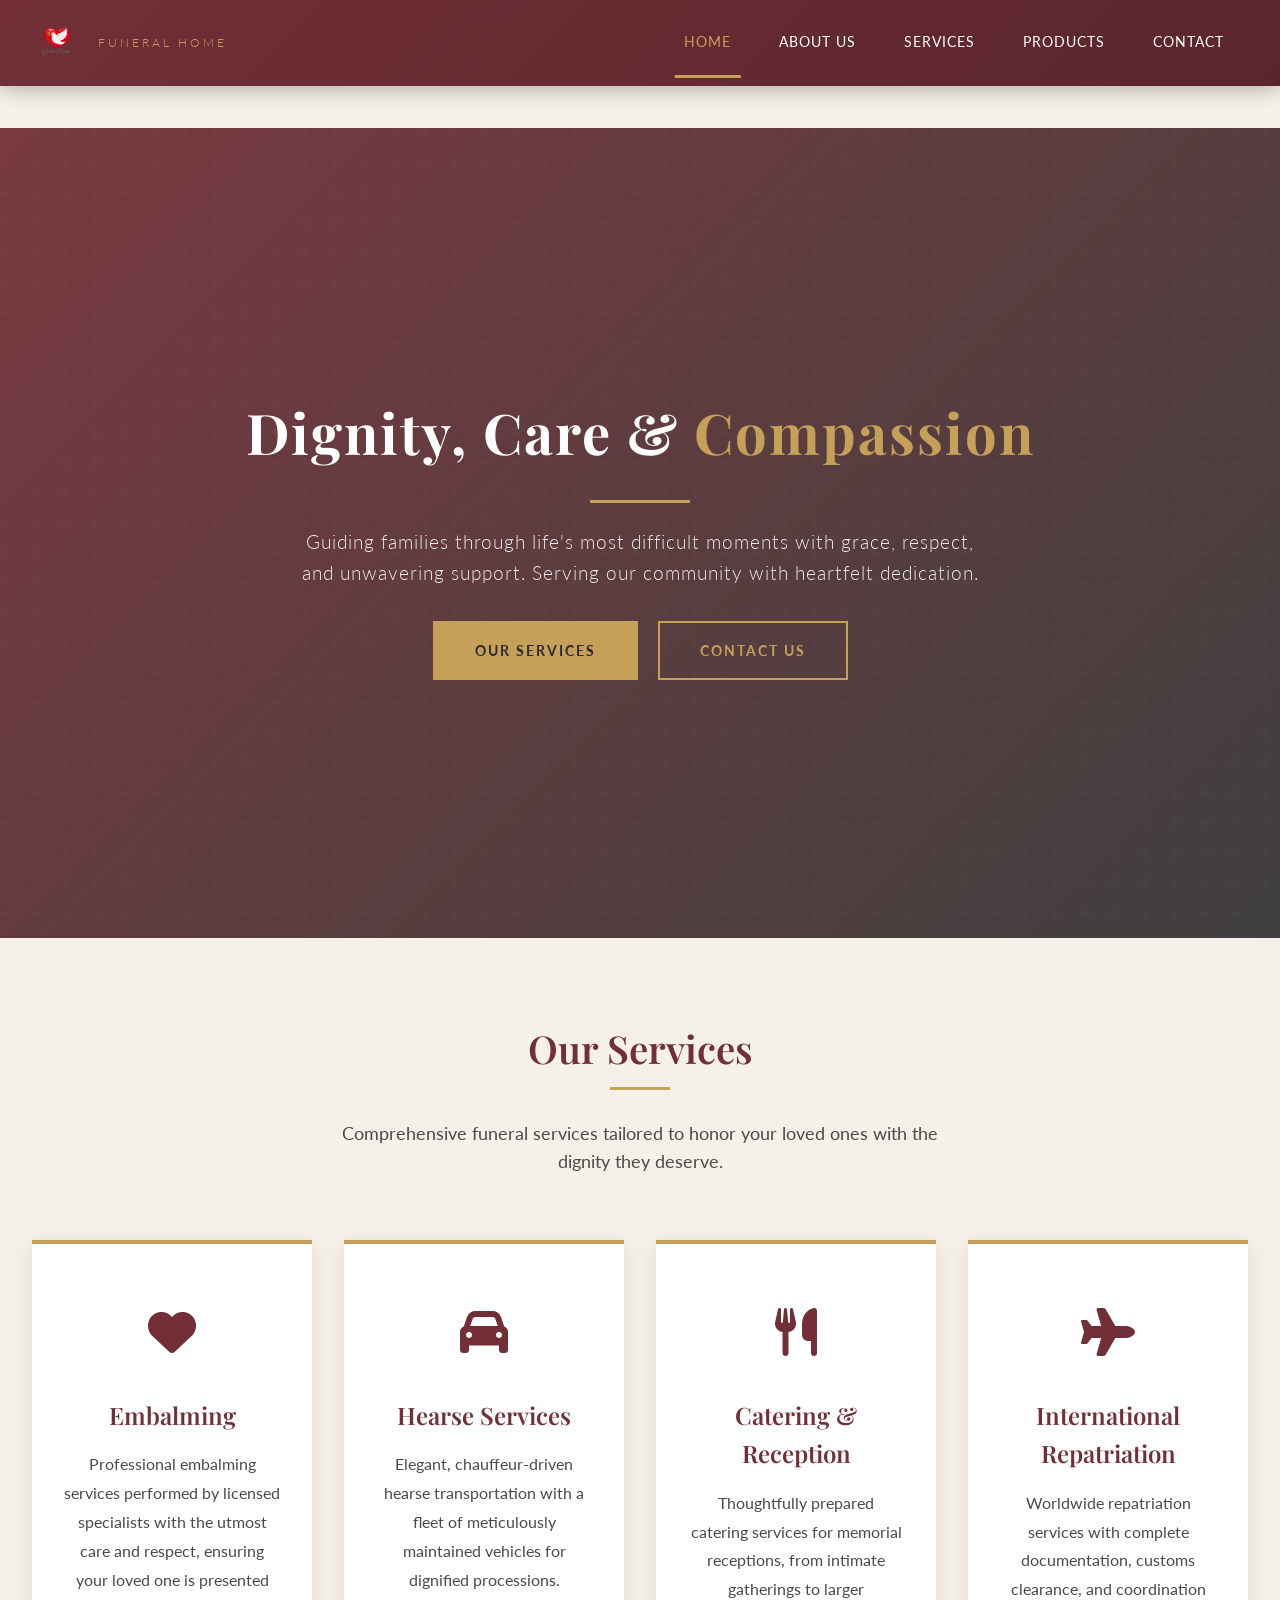
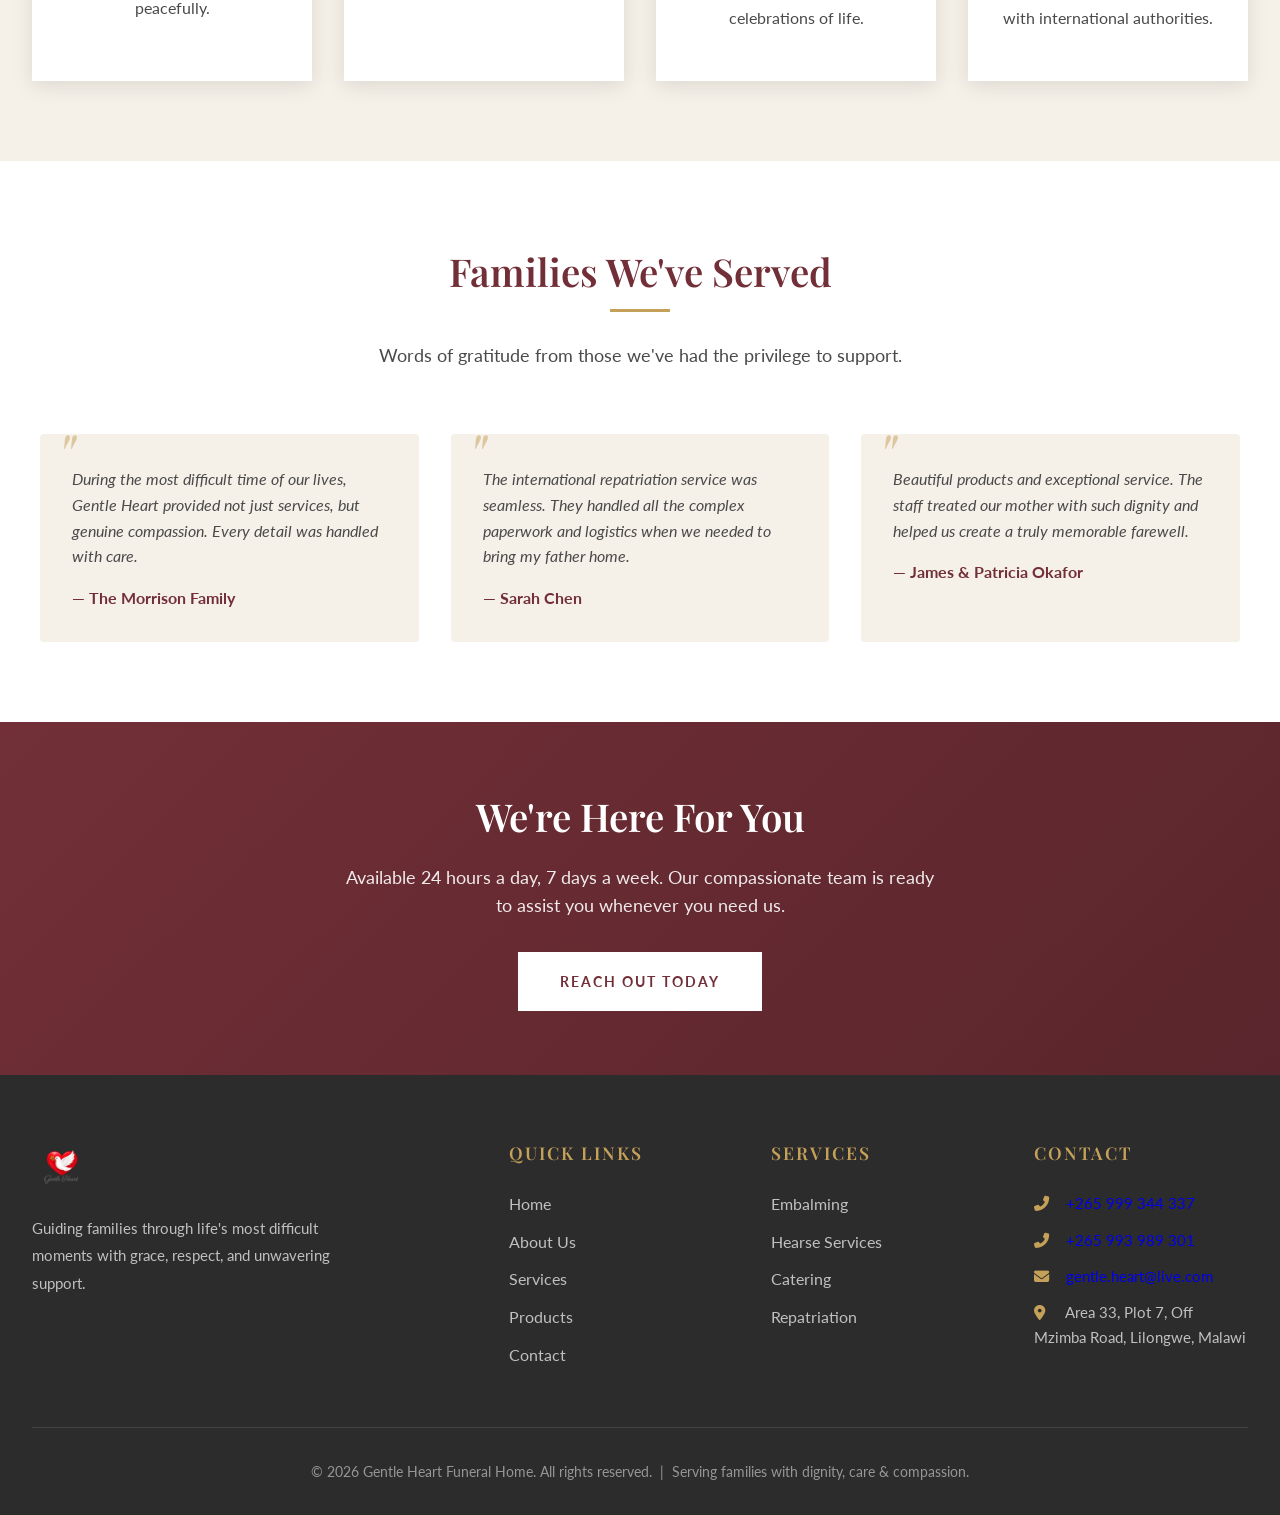
==== index.html @ 88a9ce93 "Add files via upload" ====
<!DOCTYPE html>
<html lang="en">
<head>
    <meta charset="UTF-8">
    <meta name="viewport" content="width=device-width, initial-scale=1.0">
    <title>Dignity, Care & Compassion | Gentle Heart Funeral Home</title>
    <meta name="description" content="Gentle Heart Funeral Home in Lilongwe, Malawi provides compassionate, dignified funeral services, embalming, hearse services, catering, and international repatriation. Available 24/7.">
    <link href="https://fonts.googleapis.com/css2?family=Playfair+Display:wght@400;500;600;700&family=Lato:wght@300;400;700&display=swap" rel="stylesheet">
    <link rel="stylesheet" href="https://cdnjs.cloudflare.com/ajax/libs/font-awesome/6.4.0/css/all.min.css">
    <link rel="stylesheet" href="style.css">
</head>
<body>

    <!-- ===== QUICK CONTACT BAR ===== -->
    <div class="quick-contact" role="banner">
        <i class="fas fa-phone-alt" aria-hidden="true"></i>
        24-Hour Emergency: <a href="tel:+265999344337">+265 999 344 337</a>
        &nbsp;|&nbsp;
        <i class="fas fa-phone-alt" aria-hidden="true"></i>
        <a href="tel:+265993989301">+265 993 989 301</a>
        &nbsp;|&nbsp;
        <i class="fas fa-envelope" aria-hidden="true"></i>
        <a href="mailto:gentle.heart@live.com">gentle.heart@live.com</a>
    </div>

    <!-- ===== NAVIGATION ===== -->
    <nav class="navbar" role="navigation" aria-label="Main navigation">
        <div class="nav-container">
            <a href="index.html" class="nav-logo" aria-label="Go to Home">
                <img src="logo.png" alt="Gentle Heart Funeral Home Logo" class="nav-logo-img">
                <div class="nav-logo-text">
                    <span>Funeral Home</span>
                </div>
            </a>
            <button class="mobile-menu-btn" onclick="toggleMobileMenu()" aria-label="Toggle navigation menu" aria-expanded="false">
                <i class="fas fa-bars" aria-hidden="true"></i>
            </button>
            <ul class="nav-links" id="navLinks" role="menubar">
                <li role="none"><a href="index.html" role="menuitem" class="active">Home</a></li>
                <li role="none"><a href="about.html" role="menuitem" class="">About Us</a></li>
                <li role="none"><a href="services.html" role="menuitem" class="">Services</a></li>
                <li role="none"><a href="products.html" role="menuitem" class="">Products</a></li>
                <li role="none"><a href="contact.html" role="menuitem" class="">Contact</a></li>
            </ul>
        </div>
    </nav>

    <!-- ===== MAIN CONTENT ===== -->
    <main role="main">

        <section class="hero" aria-labelledby="hero-title">
            <div class="hero-content">
                <h1 id="hero-title">Dignity, Care &amp; <span>Compassion</span></h1>
                <div class="hero-divider" aria-hidden="true"></div>
                <p>Guiding families through life's most difficult moments with grace, respect, and unwavering support. Serving our community with heartfelt dedication.</p>
                <div>
                    <a href="services.html" class="btn">Our Services</a>
                    <a href="contact.html" class="btn btn-outline">Contact Us</a>
                </div>
            </div>
        </section>

        <section class="section" aria-labelledby="services-heading">
            <div class="section-header">
                <h2 id="services-heading">Our Services</h2>
                <p>Comprehensive funeral services tailored to honor your loved ones with the dignity they deserve.</p>
            </div>
            <div class="cards-grid">
                <div class="service-card">
                    <div class="service-icon" aria-hidden="true">
                        <i class="fas fa-heart"></i>
                    </div>
                    <h3>Embalming</h3>
                    <p>Professional embalming services performed by licensed specialists with the utmost care and respect, ensuring your loved one is presented peacefully.</p>
                </div>
                <div class="service-card">
                    <div class="service-icon" aria-hidden="true">
                        <i class="fas fa-car"></i>
                    </div>
                    <h3>Hearse Services</h3>
                    <p>Elegant, chauffeur-driven hearse transportation with a fleet of meticulously maintained vehicles for dignified processions.</p>
                </div>
                <div class="service-card">
                    <div class="service-icon" aria-hidden="true">
                        <i class="fas fa-utensils"></i>
                    </div>
                    <h3>Catering &amp; Reception</h3>
                    <p>Thoughtfully prepared catering services for memorial receptions, from intimate gatherings to larger celebrations of life.</p>
                </div>
                <div class="service-card">
                    <div class="service-icon" aria-hidden="true">
                        <i class="fas fa-plane"></i>
                    </div>
                    <h3>International Repatriation</h3>
                    <p>Worldwide repatriation services with complete documentation, customs clearance, and coordination with international authorities.</p>
                </div>
            </div>
        </section>

        <section class="testimonials" aria-labelledby="testimonials-heading">
            <div class="section-header">
                <h2 id="testimonials-heading">Families We've Served</h2>
                <p>Words of gratitude from those we've had the privilege to support.</p>
            </div>
            <div class="testimonial-grid">
                <blockquote class="testimonial">
                    During the most difficult time of our lives, Gentle Heart provided not just services, but genuine compassion. Every detail was handled with care.
                    <footer class="testimonial-author">— The Morrison Family</footer>
                </blockquote>
                <blockquote class="testimonial">
                    The international repatriation service was seamless. They handled all the complex paperwork and logistics when we needed to bring my father home.
                    <footer class="testimonial-author">— Sarah Chen</footer>
                </blockquote>
                <blockquote class="testimonial">
                    Beautiful products and exceptional service. The staff treated our mother with such dignity and helped us create a truly memorable farewell.
                    <footer class="testimonial-author">— James &amp; Patricia Okafor</footer>
                </blockquote>
            </div>
        </section>

        <section class="cta-section" aria-labelledby="cta-heading">
            <h2 id="cta-heading">We're Here For You</h2>
            <p>Available 24 hours a day, 7 days a week. Our compassionate team is ready to assist you whenever you need us.</p>
            <a href="contact.html" class="btn">Reach Out Today</a>
        </section>

    </main>

    <!-- ===== FOOTER ===== -->
    <footer class="footer" role="contentinfo">
        <div class="footer-content">
            <div class="footer-brand">
                <img src="logo.png" alt="Gentle Heart Funeral Home">
                <p>Guiding families through life's most difficult moments with grace, respect, and unwavering support.</p>
            </div>
            <div>
                <h4>Quick Links</h4>
                <ul class="footer-links">
                    <li><a href="index.html">Home</a></li>
                    <li><a href="about.html">About Us</a></li>
                    <li><a href="services.html">Services</a></li>
                    <li><a href="products.html">Products</a></li>
                    <li><a href="contact.html">Contact</a></li>
                </ul>
            </div>
            <div>
                <h4>Services</h4>
                <ul class="footer-links">
                    <li><a href="services.html">Embalming</a></li>
                    <li><a href="services.html">Hearse Services</a></li>
                    <li><a href="services.html">Catering</a></li>
                    <li><a href="services.html">Repatriation</a></li>
                </ul>
            </div>
            <div>
                <h4>Contact</h4>
                <div class="footer-contact">
                    <p><i class="fas fa-phone-alt" aria-hidden="true"></i> <a href="tel:+265999344337">+265 999 344 337</a></p>
                    <p><i class="fas fa-phone-alt" aria-hidden="true"></i> <a href="tel:+265993989301">+265 993 989 301</a></p>
                    <p><i class="fas fa-envelope" aria-hidden="true"></i> <a href="mailto:gentle.heart@live.com">gentle.heart@live.com</a></p>
                    <p><i class="fas fa-map-marker-alt" aria-hidden="true"></i> Area 33, Plot 7, Off Mzimba Road, Lilongwe, Malawi</p>
                </div>
            </div>
        </div>
        <div class="footer-bottom">
            &copy; 2026 Gentle Heart Funeral Home. All rights reserved. &nbsp;|&nbsp; Serving families with dignity, care &amp; compassion.
        </div>
    </footer>

    <script>
        /**
         * Toggle mobile navigation menu
         */
        function toggleMobileMenu() {
            const navLinks = document.getElementById('navLinks');
            const menuBtn = document.querySelector('.mobile-menu-btn');
            if (navLinks) {
                const isActive = navLinks.classList.toggle('active');
                if (menuBtn) {
                    menuBtn.setAttribute('aria-expanded', isActive ? 'true' : 'false');
                }
            }
        }

        // Close mobile menu on escape key
        document.addEventListener('keydown', function(event) {
            if (event.key === 'Escape') {
                const navLinks = document.getElementById('navLinks');
                if (navLinks && navLinks.classList.contains('active')) {
                    navLinks.classList.remove('active');
                    const menuBtn = document.querySelector('.mobile-menu-btn');
                    if (menuBtn) {
                        menuBtn.setAttribute('aria-expanded', 'false');
                    }
                }
            }
        });


    </script>
</body>
</html>
---- style.css ----
/* ===== CSS Variables ===== */
:root {
    --burgundy: #722F37;
    --burgundy-dark: #5a252c;
    --burgundy-light: #8B3A42;
    --gold: #C5A059;
    --gold-light: #D4B76A;
    --cream: #F5F0E8;
    --cream-dark: #E8E0D4;
    --charcoal: #2C2C2C;
    --charcoal-light: #4A4A4A;
    --white: #FFFFFF;
    --shadow: rgba(0,0,0,0.1);
    --transition: 0.3s ease;
    --border-radius: 0;
    --font-serif: 'Playfair Display', serif;
    --font-sans: 'Lato', sans-serif;
}

/* ===== Reset & Base ===== */
* {
    margin: 0;
    padding: 0;
    box-sizing: border-box;
}

body {
    font-family: var(--font-sans);
    background-color: var(--cream);
    color: var(--charcoal);
    line-height: 1.6;
    overflow-x: hidden;
}

h1, h2, h3, h4, h5, h6 {
    font-family: var(--font-serif);
    font-weight: 600;
}

a {
    text-decoration: none;
}

img {
    max-width: 100%;
    height: auto;
    display: block;
}

/* ===== Utility ===== */
.sr-only {
    position: absolute;
    width: 1px;
    height: 1px;
    padding: 0;
    margin: -1px;
    overflow: hidden;
    clip: rect(0, 0, 0, 0);
    border: 0;
}

/* ===== Logo Images ===== */
.nav-logo img {
    height: 50px;
    width: auto;
    object-fit: contain;
    display: block;
}

.footer-brand img {
    height: 60px;
    width: auto;
    object-fit: contain;
    margin-bottom: 1rem;
    display: block;
}

/* ===== Navigation ===== */
.navbar {
    background: linear-gradient(135deg, var(--burgundy) 0%, var(--burgundy-dark) 100%);
    padding: 0;
    position: fixed;
    width: 100%;
    top: 0;
    z-index: 1000;
    box-shadow: 0 2px 20px rgba(0,0,0,0.3);
}

.nav-container {
    max-width: 1400px;
    margin: 0 auto;
    display: flex;
    justify-content: space-between;
    align-items: center;
    padding: 0.5rem 2rem;
}

.nav-logo {
    display: flex;
    align-items: center;
    gap: 1rem;
    color: var(--white);
}

.nav-logo i {
    font-size: 2rem;
    color: var(--gold);
}

.nav-logo-text {
    color: var(--white);
    font-family: var(--font-serif);
    font-size: 1.5rem;
    font-weight: 600;
}

.nav-logo-text span {
    display: block;
    font-size: 0.75rem;
    font-family: var(--font-sans);
    font-weight: 300;
    letter-spacing: 3px;
    text-transform: uppercase;
    color: var(--gold);
}

.nav-links {
    display: flex;
    list-style: none;
    gap: 0;
}

.nav-links li {
    position: relative;
}

.nav-links a {
    color: var(--white);
    text-decoration: none;
    padding: 1.5rem 1.5rem;
    display: block;
    font-weight: 400;
    letter-spacing: 1px;
    text-transform: uppercase;
    font-size: 0.85rem;
    transition: all var(--transition);
    position: relative;
}

.nav-links a::after {
    content: '';
    position: absolute;
    bottom: 0;
    left: 50%;
    width: 0;
    height: 3px;
    background: var(--gold);
    transition: all var(--transition);
    transform: translateX(-50%);
}

.nav-links a:hover,
.nav-links a.active {
    color: var(--gold);
}

.nav-links a:hover::after,
.nav-links a.active::after {
    width: 70%;
}

/* ===== Mobile Menu ===== */
.mobile-menu-btn {
    display: none;
    background: none;
    border: none;
    color: var(--white);
    font-size: 1.5rem;
    cursor: pointer;
    padding: 0.5rem;
}

/* ===== Main Layout ===== */
main {
    padding-top: 80px;
    min-height: 100vh;
    animation: fadeIn 0.5s ease;
}

@keyframes fadeIn {
    from { opacity: 0; transform: translateY(20px); }
    to { opacity: 1; transform: translateY(0); }
}

/* ===== Quick Contact Bar ===== */
.quick-contact {
    background: var(--burgundy-dark);
    color: var(--white);
    padding: 0.75rem 2rem;
    text-align: center;
    font-size: 0.95rem;
}

.quick-contact a {
    color: var(--gold);
    text-decoration: none;
    font-weight: 700;
}

.quick-contact a:hover {
    text-decoration: underline;
}

/* ===== Hero Section ===== */
.hero {
    background: linear-gradient(135deg, rgba(114, 47, 55, 0.95) 0%, rgba(44, 44, 44, 0.9) 100%),
                url('https://images.unsplash.com/photo-1506905925346-21bda4d32df4?w=1920') center/cover;
    min-height: 90vh;
    display: flex;
    align-items: center;
    justify-content: center;
    text-align: center;
    color: var(--white);
    position: relative;
    overflow: hidden;
}

.hero::before {
    content: '';
    position: absolute;
    top: 0;
    left: 0;
    right: 0;
    bottom: 0;
    background: url("data:image/svg+xml,%3Csvg width='60' height='60' viewBox='0 0 60 60' xmlns='http://www.w3.org/2000/svg'%3E%3Cg fill='none' fill-rule='evenodd'%3E%3Cg fill='%23ffffff' fill-opacity='0.03'%3E%3Cpath d='M36 34v-4h-2v4h-4v2h4v4h2v-4h4v-2h-4zm0-30V0h-2v4h-4v2h4v4h2V6h4V4h-4zM6 34v-4H4v4H0v2h4v4h2v-4h4v-2H6zM6 4V0H4v4H0v2h4v4h2V6h4V4H6z'/%3E%3C/g%3E%3C/g%3E%3C/svg%3E");
    opacity: 0.5;
    pointer-events: none;
}

.hero-content {
    position: relative;
    z-index: 2;
    max-width: 900px;
    padding: 2rem;
}

.hero h1 {
    font-size: clamp(2rem, 5vw, 3.5rem);
    margin-bottom: 1rem;
    font-weight: 700;
    letter-spacing: 2px;
}

.hero h1 span {
    color: var(--gold);
}

.hero p {
    font-size: clamp(1rem, 1.5vw, 1.25rem);
    font-weight: 300;
    margin-bottom: 2rem;
    opacity: 0.9;
    letter-spacing: 1px;
    max-width: 700px;
    margin-left: auto;
    margin-right: auto;
}

.hero-divider {
    width: 100px;
    height: 3px;
    background: var(--gold);
    margin: 1.5rem auto;
}

/* ===== Buttons ===== */
.btn {
    display: inline-block;
    padding: 1rem 2.5rem;
    background: var(--gold);
    color: var(--charcoal);
    text-decoration: none;
    font-weight: 700;
    letter-spacing: 2px;
    text-transform: uppercase;
    border: 2px solid var(--gold);
    transition: all var(--transition);
    cursor: pointer;
    font-size: 0.9rem;
    font-family: var(--font-sans);
}

.btn:hover {
    background: transparent;
    color: var(--gold);
    transform: translateY(-2px);
    box-shadow: 0 10px 30px rgba(0,0,0,0.3);
}

.btn:focus-visible {
    outline: 3px solid var(--gold);
    outline-offset: 2px;
}

.btn-outline {
    background: transparent;
    color: var(--gold);
    margin-left: 1rem;
}

.btn-outline:hover {
    background: var(--gold);
    color: var(--charcoal);
}

.btn-block {
    width: 100%;
}

/* ===== Sections ===== */
.section {
    padding: 5rem 2rem;
    max-width: 1400px;
    margin: 0 auto;
}

.section-header {
    text-align: center;
    margin-bottom: 4rem;
}

.section-header h2 {
    font-size: clamp(1.8rem, 3vw, 2.5rem);
    color: var(--burgundy);
    margin-bottom: 1rem;
    position: relative;
    display: inline-block;
}

.section-header h2::after {
    content: '';
    position: absolute;
    bottom: -10px;
    left: 50%;
    transform: translateX(-50%);
    width: 60px;
    height: 3px;
    background: var(--gold);
}

.section-header p {
    color: var(--charcoal-light);
    font-size: 1.1rem;
    margin-top: 1.5rem;
    max-width: 600px;
    margin-left: auto;
    margin-right: auto;
}

/* ===== Cards Grid ===== */
.cards-grid {
    display: grid;
    grid-template-columns: repeat(auto-fit, minmax(280px, 1fr));
    gap: 2rem;
}

/* ===== Service Cards ===== */
.service-card {
    display: flex;
    flex-direction: column;
    background: var(--white);
    padding: 3rem 2rem;
    text-align: center;
    box-shadow: 0 5px 20px var(--shadow);
    transition: all var(--transition);
    border-top: 4px solid var(--gold);
}

.service-card:hover {
    transform: translateY(-5px);
    box-shadow: 0 15px 40px rgba(0,0,0,0.15);
}

.service-card:focus-within {
    outline: 3px solid var(--gold);
    outline-offset: 2px;
}

.service-icon {
    font-size: 3rem;
    color: var(--burgundy);
    margin-bottom: 1.5rem;
    height: 80px;
    display: flex;
    align-items: center;
    justify-content: center;
}

.service-icon img {
    max-height: 100%;
    width: auto;
    object-fit: contain;
}

.service-card h3 {
    color: var(--burgundy);
    font-size: 1.5rem;
    margin-bottom: 1rem;
}

.service-card p {
    color: var(--charcoal-light);
    line-height: 1.8;
    flex-grow: 1;
}

/* ===== Testimonials ===== */
.testimonials {
    background: var(--white);
    padding: 5rem 2rem;
}

.testimonial-grid {
    display: grid;
    grid-template-columns: repeat(auto-fit, minmax(300px, 1fr));
    gap: 2rem;
    max-width: 1200px;
    margin: 0 auto;
}

.testimonial {
    background: var(--cream);
    padding: 2rem;
    position: relative;
    font-style: italic;
    color: var(--charcoal-light);
    border-radius: 4px;
}

.testimonial::before {
    content: '"';
    font-size: 4rem;
    color: var(--gold);
    position: absolute;
    top: -10px;
    left: 15px;
    font-family: var(--font-serif);
    opacity: 0.5;
    line-height: 1;
}

.testimonial-author {
    margin-top: 1rem;
    font-style: normal;
    font-weight: 700;
    color: var(--burgundy);
}

/* ===== CTA Section ===== */
.cta-section {
    background: linear-gradient(135deg, var(--burgundy) 0%, var(--burgundy-dark) 100%);
    color: var(--white);
    text-align: center;
    padding: 4rem 2rem;
}

.cta-section h2 {
    font-size: clamp(1.8rem, 3vw, 2.5rem);
    margin-bottom: 1rem;
}

.cta-section p {
    font-size: 1.1rem;
    opacity: 0.9;
    margin-bottom: 2rem;
    max-width: 600px;
    margin-left: auto;
    margin-right: auto;
}

.cta-section .btn {
    background: var(--white);
    color: var(--burgundy);
    border-color: var(--white);
}

.cta-section .btn:hover {
    background: transparent;
    color: var(--white);
}

/* ===== Page Heroes ===== */
.about-hero,
.products-hero,
.services-hero,
.contact-hero {
    background: linear-gradient(135deg, rgba(114, 47, 55, 0.9) 0%, rgba(44, 44, 44, 0.85) 100%),
                url('https://images.unsplash.com/photo-1519834785169-98be25ec3f84?w=1920') center/cover;
    min-height: 50vh;
    display: flex;
    align-items: center;
    justify-content: center;
    color: var(--white);
    text-align: center;
    padding: 2rem;
}

.about-hero h1,
.products-hero h1,
.services-hero h1,
.contact-hero h1 {
    font-size: clamp(2rem, 4vw, 3rem);
}

.about-hero p,
.products-hero p,
.services-hero p,
.contact-hero p {
    font-size: 1.1rem;
    opacity: 0.9;
    margin-top: 0.5rem;
}

/* ===== About Content ===== */
.about-content {
    display: grid;
    grid-template-columns: 1fr 1fr;
    gap: 4rem;
    align-items: center;
    max-width: 1200px;
    margin: 0 auto;
    padding: 5rem 2rem;
}

.about-text h3 {
    color: var(--burgundy);
    font-size: clamp(1.5rem, 2.5vw, 2rem);
    margin-bottom: 1.5rem;
}

.about-text p {
    color: var(--charcoal-light);
    line-height: 1.9;
    margin-bottom: 1.5rem;
    font-size: 1.05rem;
}

.about-image {
    position: relative;
}

.about-image img {
    width: 100%;
    box-shadow: 0 20px 40px rgba(0,0,0,0.2);
}

.about-image::before {
    content: '';
    position: absolute;
    top: -20px;
    left: -20px;
    right: 20px;
    bottom: 20px;
    border: 3px solid var(--gold);
    z-index: -1;
}

/* ===== Values Grid ===== */
.values-grid {
    display: grid;
    grid-template-columns: repeat(auto-fit, minmax(200px, 1fr));
    gap: 2rem;
    max-width: 1200px;
    margin: 0 auto;
    padding: 0 2rem 5rem;
}

.value-item {
    text-align: center;
    padding: 2rem;
    background: var(--white);
    box-shadow: 0 5px 15px var(--shadow);
    transition: transform var(--transition);
}

.value-item:hover {
    transform: translateY(-4px);
}

.value-item i {
    font-size: 2.5rem;
    color: var(--gold);
    margin-bottom: 1rem;
}

.value-item h4 {
    color: var(--burgundy);
    margin-bottom: 0.5rem;
}
.values-section {background: var(--white);
padding: 5rem 2rem }

/* ===== Service Detail ===== */
.service-detail {
    display: grid;
    grid-template-columns: 1fr 1fr;
    gap: 4rem;
    align-items: center;
    max-width: 1200px;
    margin: 0 auto;
    padding: 4rem 2rem;
}

.service-detail:nth-child(even) {
    direction: rtl;
}

.service-detail:nth-child(even)>* {
    direction: ltr;
}

.service-detail-img {
    overflow: hidden;
    box-shadow: 0 20px 40px rgba(0,0,0,0.2);
    border-radius: 4px;
}

.service-detail-img img {
    width: 100%;
    height: 400px;
    object-fit: cover;
    transition: transform 0.5s ease;
}

.service-detail:hover .service-detail-img img {
    transform: scale(1.05);
}

.service-detail-content h3 {
    color: var(--burgundy);
    font-size: clamp(1.5rem, 2.5vw, 2rem);
    margin-bottom: 1rem;
}

.service-detail-content p {
    color: var(--charcoal-light);
    line-height: 1.9;
    margin-bottom: 1.5rem;
}

.service-features {
    list-style: none;
}

.service-features li {
    padding: 0.5rem 0;
    color: var(--charcoal-light);
    position: relative;
    padding-left: 1.5rem;
}

.service-features li::before {
    content: '✦';
    position: absolute;
    left: 0;
    color: var(--gold);
}

/* ===== Products ===== */
.product-tabs {
    display: flex;
    justify-content: center;
    gap: 1rem;
    margin-bottom: 3rem;
    flex-wrap: wrap;
}

.product-tab {
    padding: 0.75rem 2rem;
    background: var(--white);
    border: 2px solid var(--burgundy);
    color: var(--burgundy);
    cursor: pointer;
    font-weight: 600;
    letter-spacing: 1px;
    text-transform: uppercase;
    transition: all var(--transition);
    font-family: var(--font-sans);
    font-size: 0.85rem;
}

.product-tab:hover,
.product-tab.active {
    background: var(--burgundy);
    color: var(--white);
}

.product-tab:focus-visible {
    outline: 3px solid var(--gold);
    outline-offset: 2px;
}

.product-category {
    display: none;
}

.product-category.active {
    display: block;
    animation: fadeIn 0.5s ease;
}

.product-grid {
    display: grid;
    grid-template-columns: repeat(auto-fill, minmax(280px, 1fr));
    gap: 2rem;
}

.product-item {
    background: var(--white);
    overflow: hidden;
    box-shadow: 0 5px 20px var(--shadow);
    transition: all var(--transition);
    border-radius: 4px;
}

.product-item:hover {
    transform: translateY(-5px);
    box-shadow: 0 15px 40px rgba(0,0,0,0.15);
}

.product-item img {
    width: 100%;
    height: 280px;
    object-fit: cover;
    transition: transform 0.5s ease;
}

.product-item:hover img {
    transform: scale(1.03);
}

.product-info {
    padding: 1.5rem;
}

.product-info h4 {
    color: var(--burgundy);
    font-size: 1.25rem;
    margin-bottom: 0.5rem;
}

.product-info p {
    color: var(--charcoal-light);
    font-size: 0.95rem;
    margin-bottom: 1rem;
}

.product-price {
    color: var(--gold);
    font-weight: 700;
    font-size: 1.1rem;
    display: block;
}

.product-price small {
    font-weight: 400;
    font-size: 0.8rem;
    color: var(--charcoal-light);
}

/* ===== Contact ===== */
.contact-section {
    display: grid;
    grid-template-columns: 1fr 1fr;
    gap: 4rem;
    max-width: 1200px;
    margin: 0 auto;
    padding: 5rem 2rem;
}

.contact-info h3 {
    color: var(--burgundy);
    font-size: 1.75rem;
    margin-bottom: 1.5rem;
}

.contact-item {
    display: flex;
    align-items: flex-start;
    gap: 1rem;
    margin-bottom: 1.5rem;
}

.contact-item i {
    color: var(--gold);
    font-size: 1.25rem;
    margin-top: 0.25rem;
    width: 24px;
    flex-shrink: 0;
    text-align: center;
}

.contact-item div strong {
    color: var(--burgundy);
    display: block;
    margin-bottom: 0.25rem;
}

.contact-item div p {
    color: var(--charcoal-light);
}

.contact-form {
    background: var(--white);
    padding: 3rem;
    box-shadow: 0 10px 30px var(--shadow);
    border-radius: 4px;
}

.form-group {
    margin-bottom: 1.5rem;
}

.form-group label {
    display: block;
    color: var(--burgundy);
    font-weight: 600;
    margin-bottom: 0.5rem;
    text-transform: uppercase;
    font-size: 0.85rem;
    letter-spacing: 1px;
}

.form-group input,
.form-group textarea,
.form-group select {
    width: 100%;
    padding: 1rem;
    border: 2px solid var(--cream-dark);
    background: var(--cream);
    font-family: var(--font-sans);
    font-size: 1rem;
    color: var(--charcoal);
    transition: border-color var(--transition);
    border-radius: 4px;
}

.form-group input:focus,
.form-group textarea:focus,
.form-group select:focus {
    outline: none;
    border-color: var(--gold);
}

.form-group textarea {
    resize: vertical;
    min-height: 120px;
}

/* ===== Footer ===== */
.footer {
    background: var(--charcoal);
    color: var(--white);
    padding: 4rem 2rem 2rem;
}

.footer-content {
    max-width: 1400px;
    margin: 0 auto;
    display: grid;
    grid-template-columns: 2fr 1fr 1fr 1fr;
    gap: 3rem;
}

.footer-brand i {
    font-size: 2.5rem;
    color: var(--gold);
    margin-bottom: 1rem;
}

.footer-brand p {
    color: rgba(255,255,255,0.7);
    line-height: 1.8;
    font-size: 0.95rem;
    max-width: 350px;
}

.footer h4 {
    color: var(--gold);
    margin-bottom: 1.5rem;
    font-size: 1.1rem;
    text-transform: uppercase;
    letter-spacing: 2px;
}

.footer-links {
    list-style: none;
}

.footer-links li {
    margin-bottom: 0.75rem;
}

.footer-links a {
    color: rgba(255,255,255,0.7);
    text-decoration: none;
    transition: color var(--transition);
}

.footer-links a:hover {
    color: var(--gold);
}

.footer-links a:focus-visible {
    outline: 2px solid var(--gold);
    outline-offset: 2px;
}

.footer-contact p {
    color: rgba(255,255,255,0.7);
    margin-bottom: 0.75rem;
    font-size: 0.95rem;
}

.footer-contact i {
    color: var(--gold);
    margin-right: 0.5rem;
    width: 20px;
}

.footer-bottom {
    max-width: 1400px;
    margin: 3rem auto 0;
    padding-top: 2rem;
    border-top: 1px solid rgba(255,255,255,0.1);
    text-align: center;
    color: rgba(255,255,255,0.5);
    font-size: 0.9rem;
}

/* ===== Map Container ===== */
.map-container {
    margin-top: 2rem;
    border-radius: 4px;
    overflow: hidden;
}

.map-container iframe {
    width: 100%;
    height: 250px;
    border: 0;
    display: block;
}

/* ===== Responsive ===== */
@media (max-width: 992px) {
    .about-content,
    .service-detail,
    .contact-section {
        grid-template-columns: 1fr;
    }

    .service-detail:nth-child(even) {
        direction: ltr;
    }

    .values-grid {
        grid-template-columns: repeat(2, 1fr);
    }

    .footer-content {
        grid-template-columns: repeat(2, 1fr);
    }

    .about-image::before {
        display: none;
    }
}

@media (max-width: 768px) {
    .nav-links {
        display: none;
        position: absolute;
        top: 100%;
        left: 0;
        right: 0;
        background: var(--burgundy-dark);
        flex-direction: column;
    }

    .nav-links.active {
        display: flex;
    }

    .nav-links a {
        padding: 1rem 2rem;
        border-bottom: 1px solid rgba(255,255,255,0.1);
    }

    .mobile-menu-btn {
        display: block;
    }

    .btn-outline {
        margin-left: 0;
        margin-top: 1rem;
    }

    .values-grid {
        grid-template-columns: 1fr;
    }

    .footer-content {
        grid-template-columns: 1fr;
        text-align: center;
    }

    .footer-brand p {
        margin-left: auto;
        margin-right: auto;
    }

    .contact-section {
        padding: 3rem 1rem;
    }

    .contact-form {
        padding: 2rem 1.5rem;
    }

    .service-detail {
        padding: 2rem 1rem;
    }

    .section {
        padding: 3rem 1rem;
    }

    .quick-contact {
        font-size: 0.85rem;
        padding: 0.5rem 1rem;
    }

    .quick-contact br {
        display: none;
    }

    .product-tabs {
        gap: 0.5rem;
    }

    .product-tab {
        padding: 0.5rem 1rem;
        font-size: 0.75rem;
    }
}

@media (max-width: 480px) {
    .nav-logo-text {
        font-size: 1.1rem;
    }

    .nav-logo-text span {
        font-size: 0.6rem;
    }

    .nav-logo i {
        font-size: 1.5rem;
    }

    .hero h1 {
        font-size: 1.6rem;
    }

    .service-card {
        padding: 2rem 1rem;
    }

    .testimonial-grid {
        grid-template-columns: 1fr;
    }
}

/* ===== Reduced Motion ===== */
@media (prefers-reduced-motion: reduce) {
    *,
    *::before,
    *::after {
        animation-duration: 0.01ms !important;
        animation-iteration-count: 1 !important;
        transition-duration: 0.01ms !important;
    }
}

/* ===== Print Styles ===== */
@media print {
    .navbar,
    .quick-contact,
    .footer {
        display: none;
    }

    main {
        padding-top: 0;
    }

    .hero {
        min-height: auto;
        padding: 2rem;
        background: var(--burgundy);
    }

    .btn {
        display: none;
    }
}
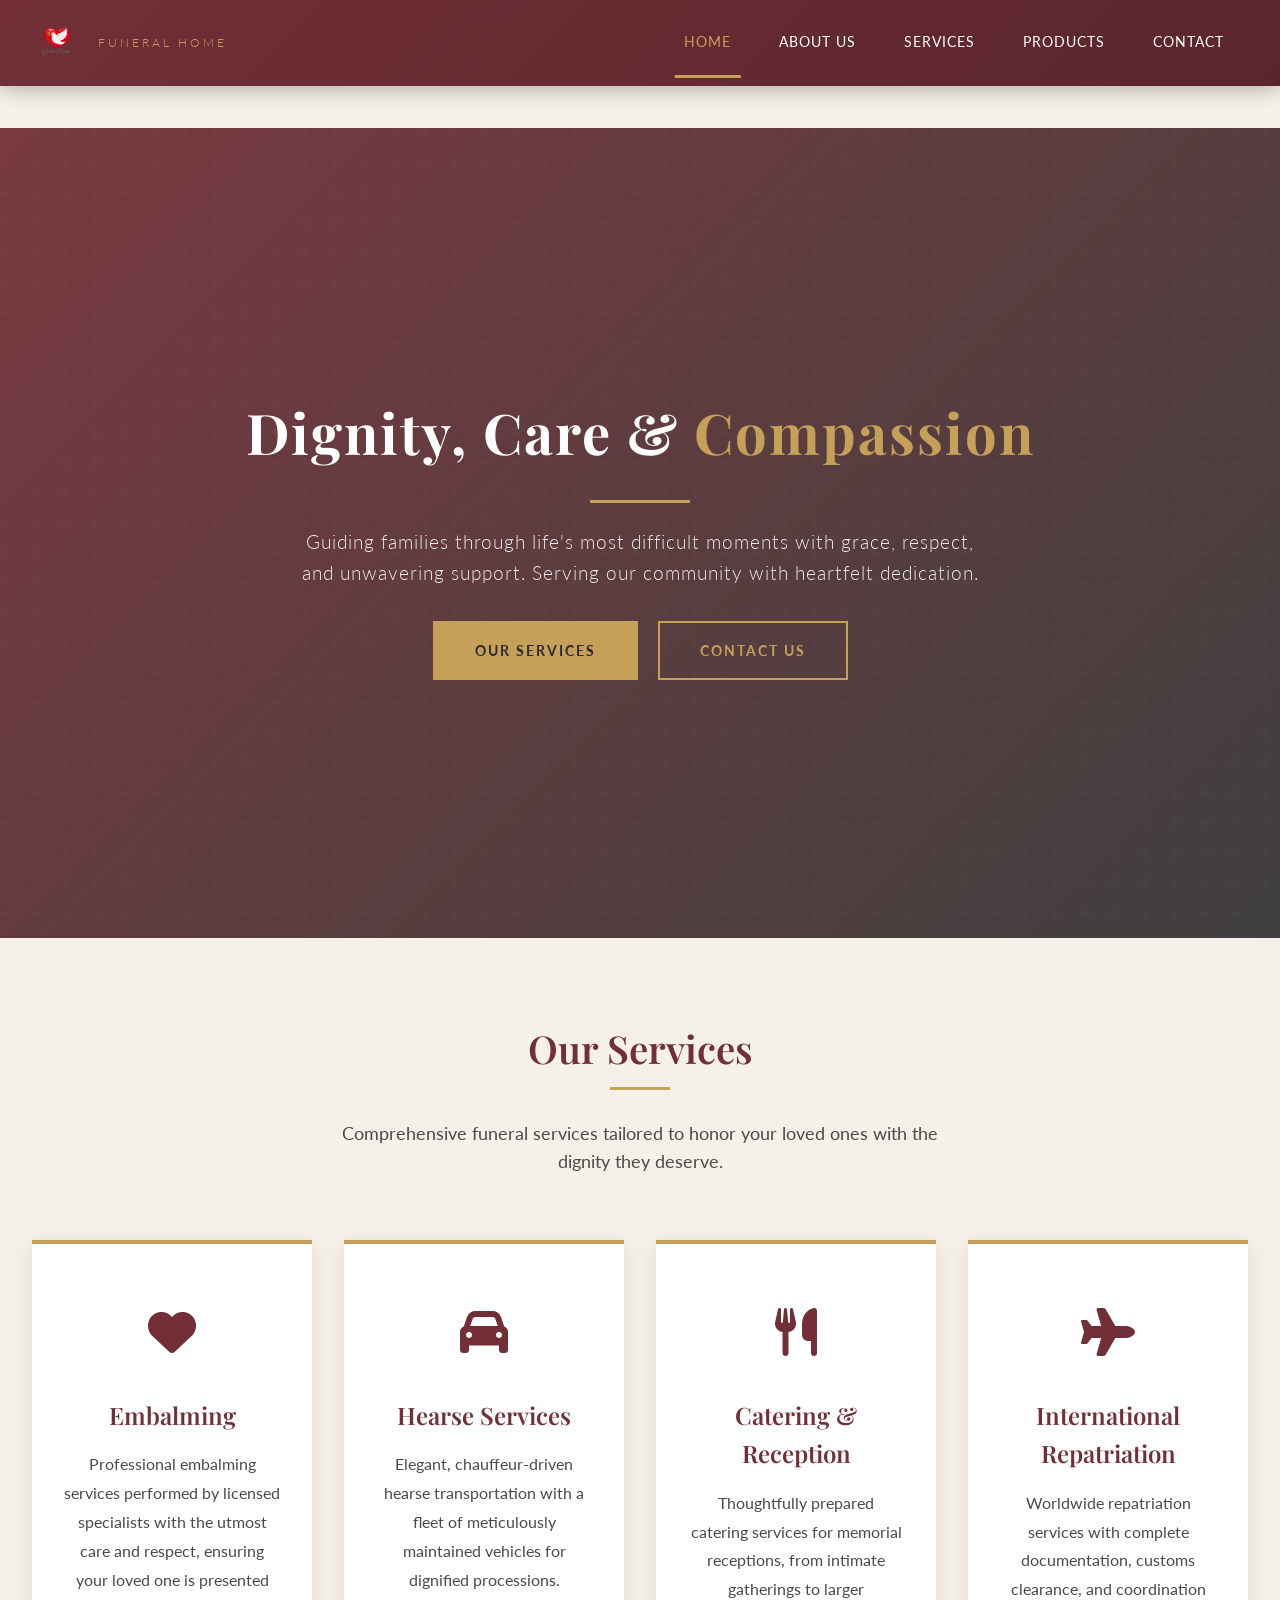
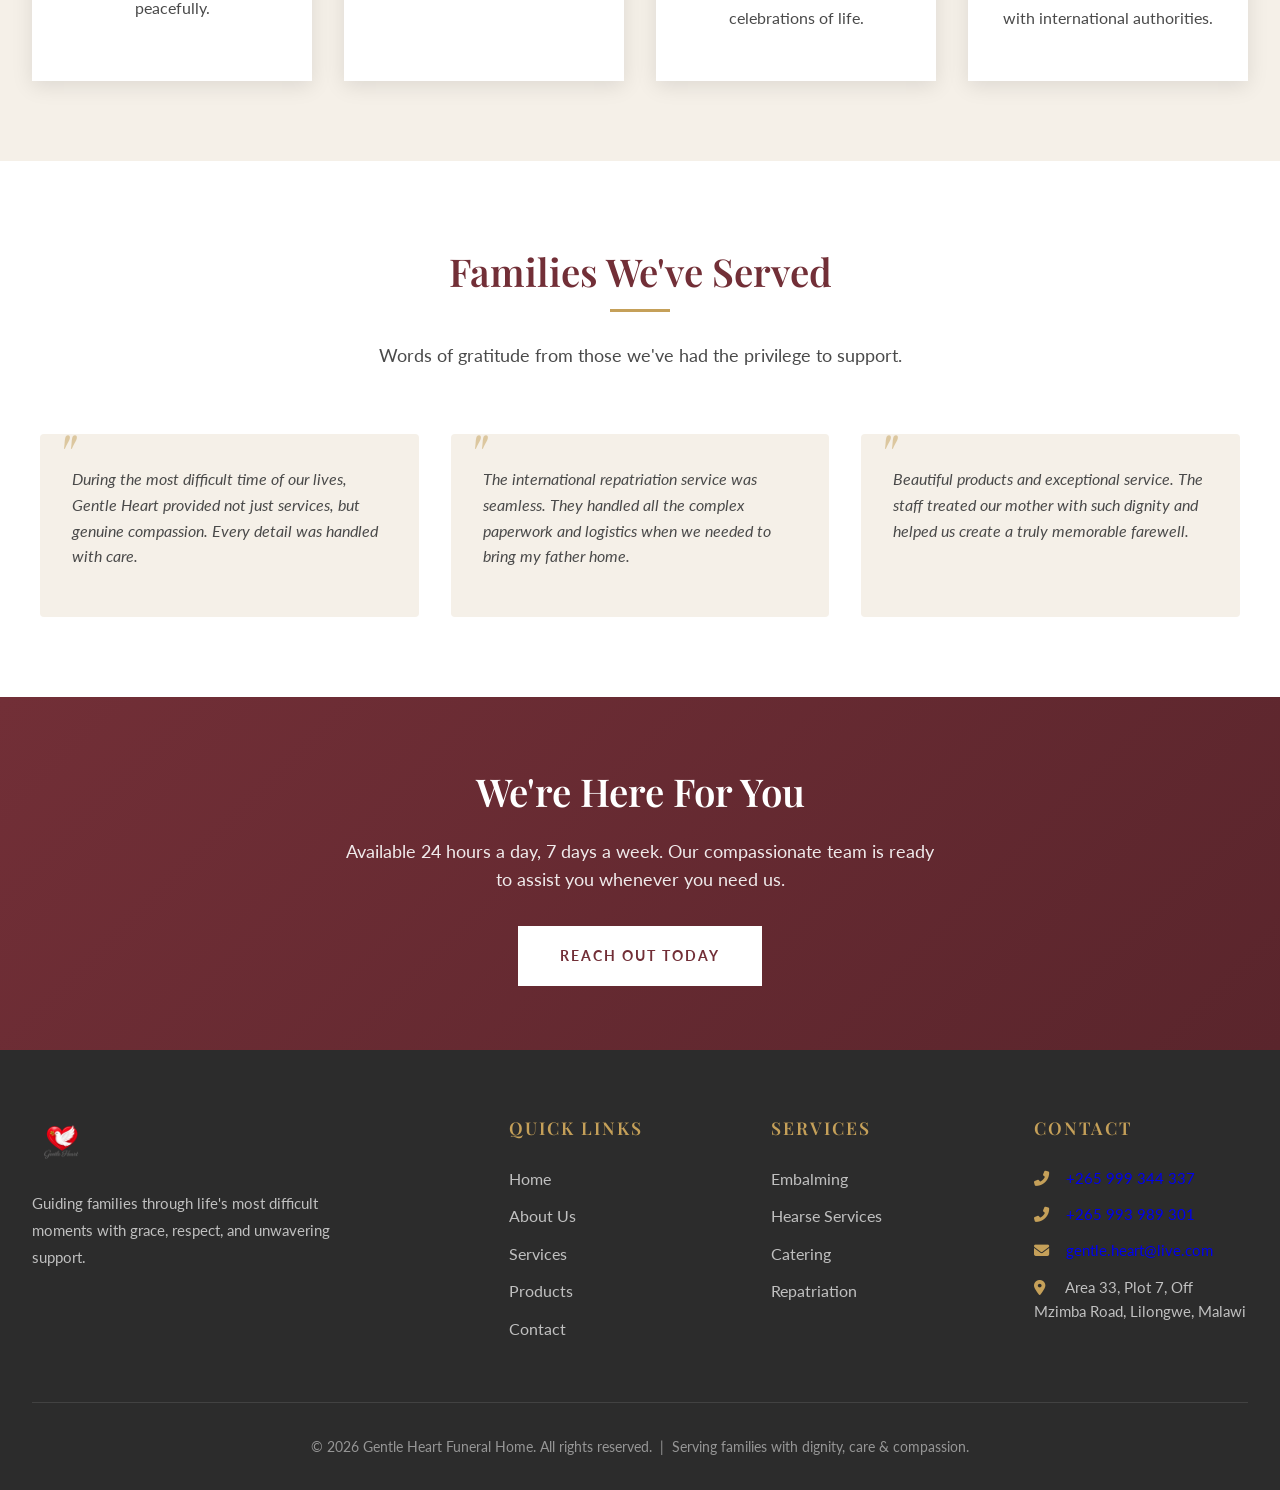
==== commit 86683981: "Add files via upload" ====
--- a/index.html
+++ b/index.html
@@ -105,15 +105,15 @@
             <div class="testimonial-grid">
                 <blockquote class="testimonial">
                     During the most difficult time of our lives, Gentle Heart provided not just services, but genuine compassion. Every detail was handled with care.
-                    <footer class="testimonial-author">— The Morrison Family</footer>
+                    <footer class="testimonial-author"></footer>
                 </blockquote>
                 <blockquote class="testimonial">
                     The international repatriation service was seamless. They handled all the complex paperwork and logistics when we needed to bring my father home.
-                    <footer class="testimonial-author">— Sarah Chen</footer>
+                    <footer class="testimonial-author"></footer>
                 </blockquote>
                 <blockquote class="testimonial">
                     Beautiful products and exceptional service. The staff treated our mother with such dignity and helped us create a truly memorable farewell.
-                    <footer class="testimonial-author">— James &amp; Patricia Okafor</footer>
+                    <footer class="testimonial-author"> </footer>
                 </blockquote>
             </div>
         </section>
